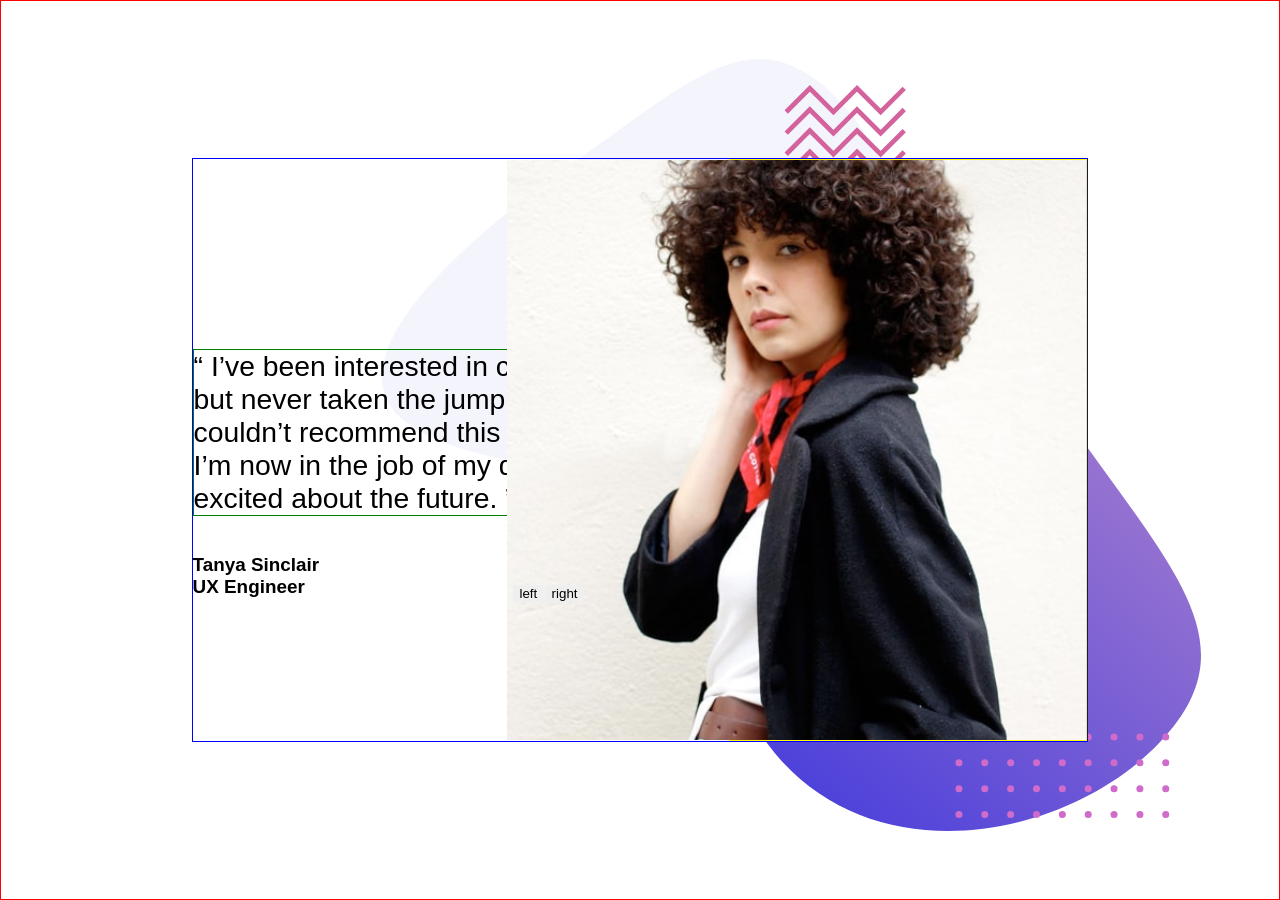
==== coding-bootcamp-testimonials-slider-master/index.html @ 30b0b07e "." ====
<!DOCTYPE html>
<html lang="en">
<head>
  <meta charset="UTF-8">
  <meta name="viewport" content="width=device-width, initial-scale=1.0">
  <link rel="icon" type="image/png" sizes="32x32" href="./images/favicon-32x32.png">
  
  <link rel="stylesheet" href="./styles/main.css">
  <title>Frontend Mentor | Coding Bootcamp Testimonials Slider</title>

</head>
<body>

   <div class="slider">
      <div class="slider__btn-wrapper">
	     <button type="button" class="slider__btn"> left </button>
	     <button type="button" class="slider__btn" onclick="nextSliderWindow()"> right </button>
      </div>
	 
     <div class="slider-item">
	   <div class="slider__img-wrapper">
          <img src="./images/image-tanya.jpg" alt="" class="slider__img" />
	   </div>
	   <div class="slider__content-wrapper">
          <p class="slider__text">“ I’ve been interested in coding for a while but never taken the jump, until now. 
          I couldn’t recommend this course enough. I’m now in the job of my dreams and so 
          excited about the future. ”</p>
          
          <h1 class="slider__heading"> Tanya Sinclair <br />
          <span class="sub-heading"> UX Engineer </span> </h1>
	   </div>
     </div>
     
     <div class="slider-item">
	   <div class="slider__img-wrapper">
          <img src="./images/image-john.jpg" alt="" class="slider__img" id="demo" />
	   </div>
	   <div class="slider__content-wrapper">
          <p class="slider__text"> “ If you want to lay the best foundation possible I’d recommend taking this course. 
          The depth the instructors go into is incredible. I now feel so confident about 
          starting up as a professional developer. ” </p>
          
          <h1 class="slider__heading"> John Tarkpor
          <span class="sub-heading"> Junior Front-end Developer </span> </h1>
	   </div>
     </div>
   </div>
  
  <div class="attribution">
    Challenge by <a href="https://www.frontendmentor.io?ref=challenge" target="_blank">Frontend Mentor</a>. 
    Coded by <a href="#">Your Name Here</a>.
  </div>
  
  <script>
      function nextSliderWindow() {
	     var nextSliderIndex = 0;
	     var sliderItem = document.querySelectorAll('.slider-item');
	     var activeSliderIndex = getActiveSliderIndex(sliderItem);
		 sliderItem[activeSliderIndex].style.display ="none";
		 if(activeSliderIndex != (sliderItem.length-1)) {
		    nextSliderIndex += 1;
		 }
		 sliderItem[nextSliderIndex].style.display ="flex";
	  }
	  function getActiveSliderIndex(sliderItem) {
	     for(i = 0; i < sliderItem.length; i++) {
		    if(sliderItem[i].style.display != "none") {
			    return i;
			}
		 }
	  }
  </script>
</body>
</html>
---- coding-bootcamp-testimonials-slider-master/styles/main.css ----
:root {
   --color-dark-blue: hsl(240, 38%, 20%);
   --color-grayish-blue: hsl(240, 18%, 77%);
}

*,
*::after,
*::before {
	margin: 0;
	border: 0;
	box-sizing: border-box;
}

html {
	font-size: 50%;
	box-sizing: border-box;
}

@media only screen and (min-width : 900px) {
    html {
    	font-size: 59%;
    }
}

body {
	width : 100vw;
	height : auto;
	padding-top : 10rem;
	display : flex;
	flex-flow : row wrap;
	justify-content : center;
	align-items : center;
	overflow: hidden;
}

@media only screen and (min-width : 900px) {
	body {
		padding-top : 0;
	}
}

.slider {
	width : 85%;
	max-width : 40rem;
	border : 1px solid red;
	position : relative;
	background : url("../images/pattern-bg.svg");
	background-repeat : no-repeat;
	background-position : 83% 46%;
	background-size : auto 86%;
}

@media only screen and (min-width : 900px) {
	.slider {
		max-width : 100%;
		width : 100%;
		height : 100vh;
		display : flex;
		justify-content : center;
		align-items : center;
	}
}

.slider__btn-wrapper {
	position : absolute;
	top : calc(26rem - 1rem);
	left : 40.1%;
	margin : 0;
	padding : 0;
	z-index : 9;
}

@media only screen and (min-width: 900px) {
	.slider__btn-wrapper {
		top : 65%;
	}
}

.slider-item {
	border : 1px solid blue;
	display : flex;
	flex-flow : row wrap;
	justify-content : center;
	position : relative;
}

@media only screen and (min-width : 900px) {
    .slider-item { 
		height : 65%;
		width : 80%;
		max-width : 95rem;
    	align-items : center;
    }
}

.slider-item {
	display : none;
}
.slider-item:nth-child(2) { display: flex; }



.slider__img-wrapper {
	border : 1px solid yellow;
	height : 26rem;
	display : flex;
	justify-content : center;
	margin-bottom : 5rem;
}

@media only screen and (min-width : 900px) {
	.slider__img-wrapper {
		width : 40%;
		height : 100%;
		justify-content : flex-end;
		order : 2;
		z-index : 1;
	}
}

.slider__img {
	width : 65%;
}

@media only screen and (min-width : 900px) {
	.slider__img {
		width : auto;
	}
}

.slider__content-wrapper {
    width : 100%;	
}

@media only screen and (min-width : 900px) {
	.slider__content-wrapper {
		width : 60%;
		order : 1;
		z-index : 1;
	}
}

.slider__text {
	text-align : center;
	width : auto;
	min-width : 40%;
	border : 1px solid green;
	font-family : 'Inter', sans-serif;
	font-size : 2rem;
	margin-bottom : 4rem;
}

.slider__heading {
	text-align : center;
	width : auto;
	min-width : 40%;
	font-family : 'Inter', sans-serif;
	font-size : 2rem;
}

.sub-heading {
	display : block;
	text-align : center;
	font-family : inherit;
	font-weight : 600;
}

@media only screen and (min-width: 900px) {
	.sub-heading {
		display : inline;
	}
	.slider__text { font-size: 3rem; }
	.slider__text, .slider__heading, .sub-heading { text-align: left; }
}


.attribution { display: none; font-size: 11px; text-align: center; }
.attribution a { color: hsl(228, 45%, 44%); }
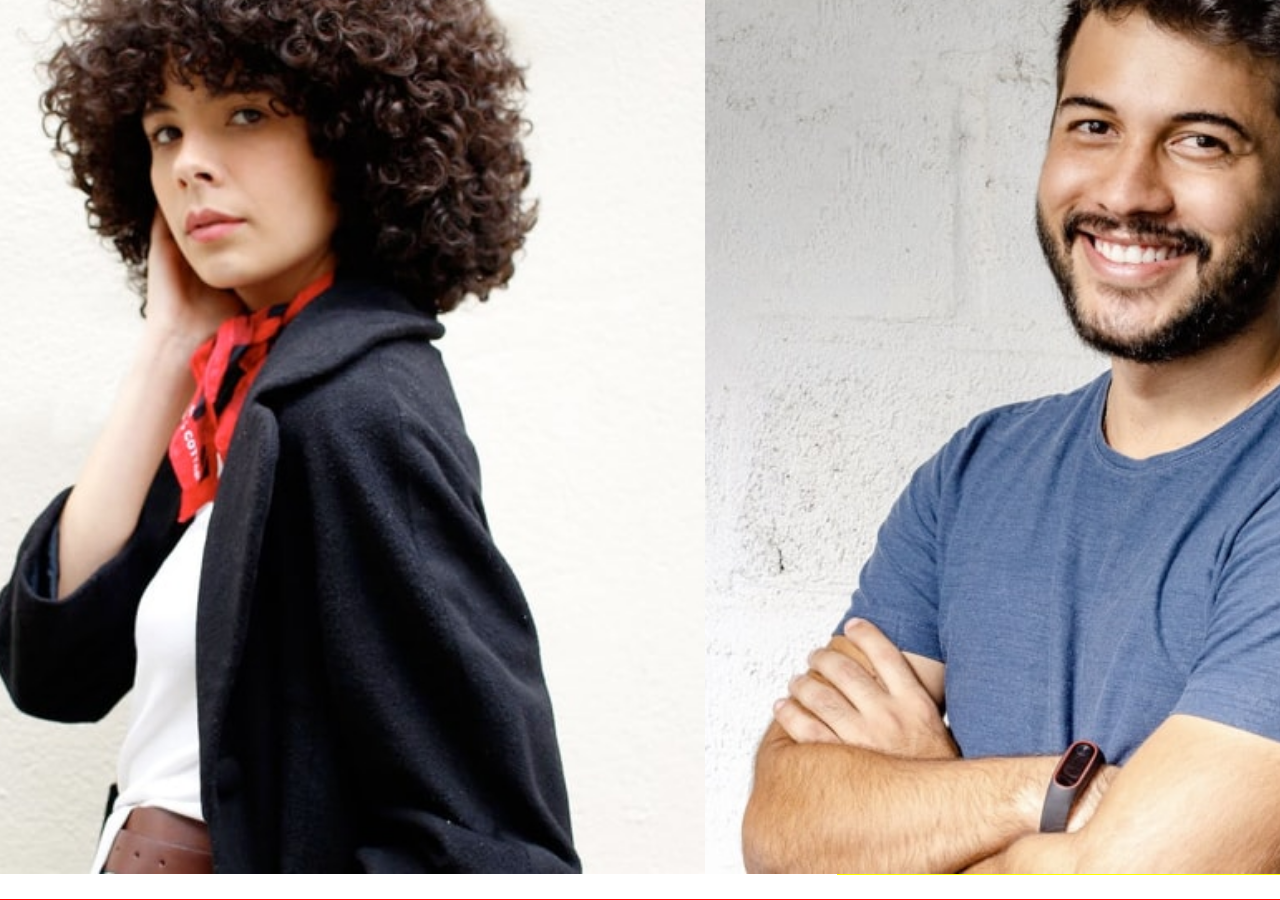
==== commit 33e9cd8d: "Update index.html" ====
--- a/coding-bootcamp-testimonials-slider-master/index.html
+++ b/coding-bootcamp-testimonials-slider-master/index.html
@@ -4,71 +4,60 @@
   <meta charset="UTF-8">
   <meta name="viewport" content="width=device-width, initial-scale=1.0">
   <link rel="icon" type="image/png" sizes="32x32" href="./images/favicon-32x32.png">
+  <link rel="preconnect" href="https://fonts.gstatic.com">
+  <link href="https://fonts.googleapis.com/css2?family=Inter:wght@300;500;700&display=swap" rel="stylesheet">
   
   <link rel="stylesheet" href="./styles/main.css">
+  <script defer src="./js/script.js"> </script>
   <title>Frontend Mentor | Coding Bootcamp Testimonials Slider</title>
 
 </head>
 <body>
 
-   <div class="slider">
-      <div class="slider__btn-wrapper">
-	     <button type="button" class="slider__btn"> left </button>
-	     <button type="button" class="slider__btn" onclick="nextSliderWindow()"> right </button>
-      </div>
-	 
-     <div class="slider-item">
-	   <div class="slider__img-wrapper">
-          <img src="./images/image-tanya.jpg" alt="" class="slider__img" />
-	   </div>
-	   <div class="slider__content-wrapper">
-          <p class="slider__text">“ I’ve been interested in coding for a while but never taken the jump, until now. 
-          I couldn’t recommend this course enough. I’m now in the job of my dreams and so 
-          excited about the future. ”</p>
-          
-          <h1 class="slider__heading"> Tanya Sinclair <br />
-          <span class="sub-heading"> UX Engineer </span> </h1>
-	   </div>
-     </div>
-     
-     <div class="slider-item">
-	   <div class="slider__img-wrapper">
-          <img src="./images/image-john.jpg" alt="" class="slider__img" id="demo" />
-	   </div>
-	   <div class="slider__content-wrapper">
-          <p class="slider__text"> “ If you want to lay the best foundation possible I’d recommend taking this course. 
-          The depth the instructors go into is incredible. I now feel so confident about 
-          starting up as a professional developer. ” </p>
-          
-          <h1 class="slider__heading"> John Tarkpor
-          <span class="sub-heading"> Junior Front-end Developer </span> </h1>
-	   </div>
-     </div>
-   </div>
+    <div class="slider-wrapper">
+        <div class="slider">
+ 
+           <div class="slider__img-wrapper"> 
+              <img src="./images/image-tanya.jpg" alt="" class="slider__img" />
+              <img src="./images/image-john.jpg" alt="" class="slider__img" />
+			  
+		      <div class="slider__img__btn-group slider__btn-group">
+		         <button type="button" class="slider-btn" onclick="changeSliderWindow('prev')"> 
+				     <img src="./images/icon-prev.svg" alt="" /> 
+				 </button>
+			     <button type="button" class="slider-btn" onclick="changeSliderWindow('next')"> 
+				     <img src="./images/icon-next.svg" alt="" /> 
+				 </button>
+		      </div>
+		   </div>
+		   
+		   <div class="slider__content-wrapper-lg">
+		   <div class="slider__text-wrapper">
+              <p class="slider__text">“ I’ve been interested in coding for a while but never taken the jump, until now. 
+              I couldn’t recommend this course enough. I’m now in the job of my dreams and so 
+              excited about the future. ”</p>
+		  
+              <p class="slider__text"> “ If you want to lay the best foundation possible I’d recommend taking this course. 
+              The depth the instructors go into is incredible. I now feel so confident about 
+              starting up as a professional developer. ” </p>
+		   </div>
+		   
+           <div class="slider__heading-wrapper">
+              <h3 class="slider__heading"> Tanya Sinclair 
+              <span class="sub-heading"> UX Engineer </span> </h3>
+              
+              <h3 class="slider__heading"> John Tarkpor
+              <span class="sub-heading"> Junior Front-end Developer </span> </h3>
+		   </div>
+		   </div>
+		   
+		</div>
+	</div>
   
   <div class="attribution">
     Challenge by <a href="https://www.frontendmentor.io?ref=challenge" target="_blank">Frontend Mentor</a>. 
-    Coded by <a href="#">Your Name Here</a>.
+    Coded by <a href="#">Amlan Jyoti Sonowal</a>.
   </div>
-  
-  <script>
-      function nextSliderWindow() {
-	     var nextSliderIndex = 0;
-	     var sliderItem = document.querySelectorAll('.slider-item');
-	     var activeSliderIndex = getActiveSliderIndex(sliderItem);
-		 sliderItem[activeSliderIndex].style.display ="none";
-		 if(activeSliderIndex != (sliderItem.length-1)) {
-		    nextSliderIndex += 1;
-		 }
-		 sliderItem[nextSliderIndex].style.display ="flex";
-	  }
-	  function getActiveSliderIndex(sliderItem) {
-	     for(i = 0; i < sliderItem.length; i++) {
-		    if(sliderItem[i].style.display != "none") {
-			    return i;
-			}
-		 }
-	  }
-  </script>
+
 </body>
 </html>
